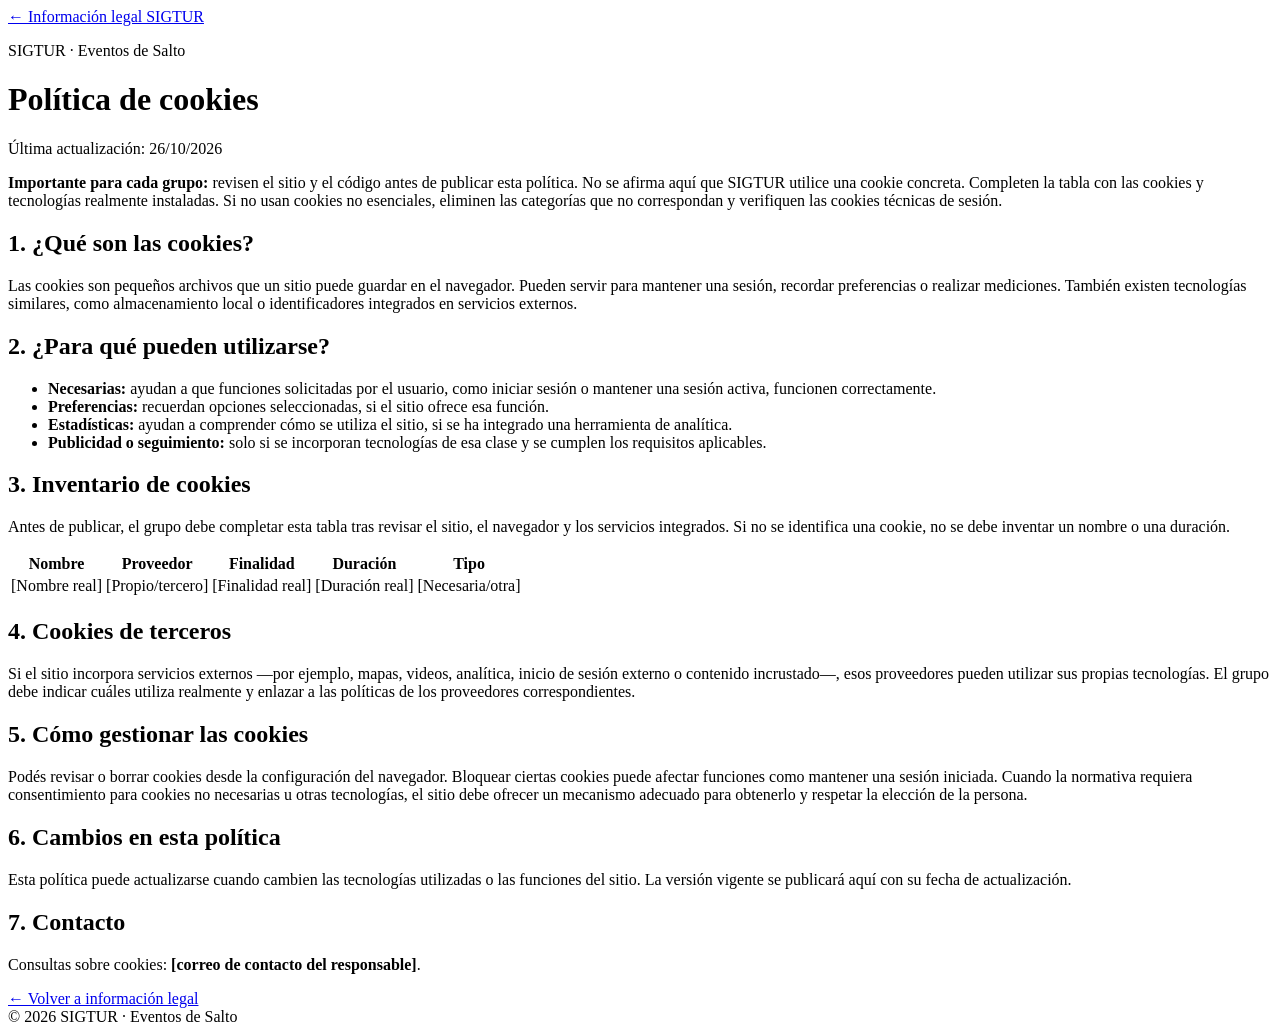
==== politica-cookies.html @ 42f887ee "Add files via upload" ====
<!DOCTYPE html>
<html lang="es">
<head>
  <meta charset="UTF-8">
  <meta name="viewport" content="width=device-width, initial-scale=1.0">
  <title>Política de cookies | SIGTUR</title>
  <link rel="stylesheet" href="css/legal.css">
</head>
<body>
  <header class="page-header"><div class="container">
    <a class="back" href="index.html">← Información legal SIGTUR</a>
    <p class="eyebrow">SIGTUR · Eventos de Salto</p>
    <h1>Política de cookies</h1>
    <p>Última actualización: 26/10/2026</p>
  </div></header>
  <main class="container document">
    <p class="notice"><strong>Importante para cada grupo:</strong> revisen el sitio y el código antes de publicar esta política. No se afirma aquí que SIGTUR utilice una cookie concreta. Completen la tabla con las cookies y tecnologías realmente instaladas. Si no usan cookies no esenciales, eliminen las categorías que no correspondan y verifiquen las cookies técnicas de sesión.</p>

    <h2>1. ¿Qué son las cookies?</h2>
    <p>Las cookies son pequeños archivos que un sitio puede guardar en el navegador. Pueden servir para mantener una sesión, recordar preferencias o realizar mediciones. También existen tecnologías similares, como almacenamiento local o identificadores integrados en servicios externos.</p>

    <h2>2. ¿Para qué pueden utilizarse?</h2>
    <ul>
      <li><strong>Necesarias:</strong> ayudan a que funciones solicitadas por el usuario, como iniciar sesión o mantener una sesión activa, funcionen correctamente.</li>
      <li><strong>Preferencias:</strong> recuerdan opciones seleccionadas, si el sitio ofrece esa función.</li>
      <li><strong>Estadísticas:</strong> ayudan a comprender cómo se utiliza el sitio, si se ha integrado una herramienta de analítica.</li>
      <li><strong>Publicidad o seguimiento:</strong> solo si se incorporan tecnologías de esa clase y se cumplen los requisitos aplicables.</li>
    </ul>

    <h2>3. Inventario de cookies</h2>
    <p>Antes de publicar, el grupo debe completar esta tabla tras revisar el sitio, el navegador y los servicios integrados. Si no se identifica una cookie, no se debe inventar un nombre o una duración.</p>
    <div class="table-wrap">
      <table>
        <thead><tr><th>Nombre</th><th>Proveedor</th><th>Finalidad</th><th>Duración</th><th>Tipo</th></tr></thead>
        <tbody>
          <tr><td>[Nombre real]</td><td>[Propio/tercero]</td><td>[Finalidad real]</td><td>[Duración real]</td><td>[Necesaria/otra]</td></tr>
        </tbody>
      </table>
    </div>

    <h2>4. Cookies de terceros</h2>
    <p>Si el sitio incorpora servicios externos —por ejemplo, mapas, videos, analítica, inicio de sesión externo o contenido incrustado—, esos proveedores pueden utilizar sus propias tecnologías. El grupo debe indicar cuáles utiliza realmente y enlazar a las políticas de los proveedores correspondientes.</p>

    <h2>5. Cómo gestionar las cookies</h2>
    <p>Podés revisar o borrar cookies desde la configuración del navegador. Bloquear ciertas cookies puede afectar funciones como mantener una sesión iniciada. Cuando la normativa requiera consentimiento para cookies no necesarias u otras tecnologías, el sitio debe ofrecer un mecanismo adecuado para obtenerlo y respetar la elección de la persona.</p>

    <h2>6. Cambios en esta política</h2>
    <p>Esta política puede actualizarse cuando cambien las tecnologías utilizadas o las funciones del sitio. La versión vigente se publicará aquí con su fecha de actualización.</p>

    <h2>7. Contacto</h2>
    <p>Consultas sobre cookies: <strong>[correo de contacto del responsable]</strong>.</p>
    <a class="back bottom-back" href="index.html">← Volver a información legal</a>
  </main>
  <footer class="footer"><div class="container">© 2026 SIGTUR · Eventos de Salto</div></footer>
</body>
</html>
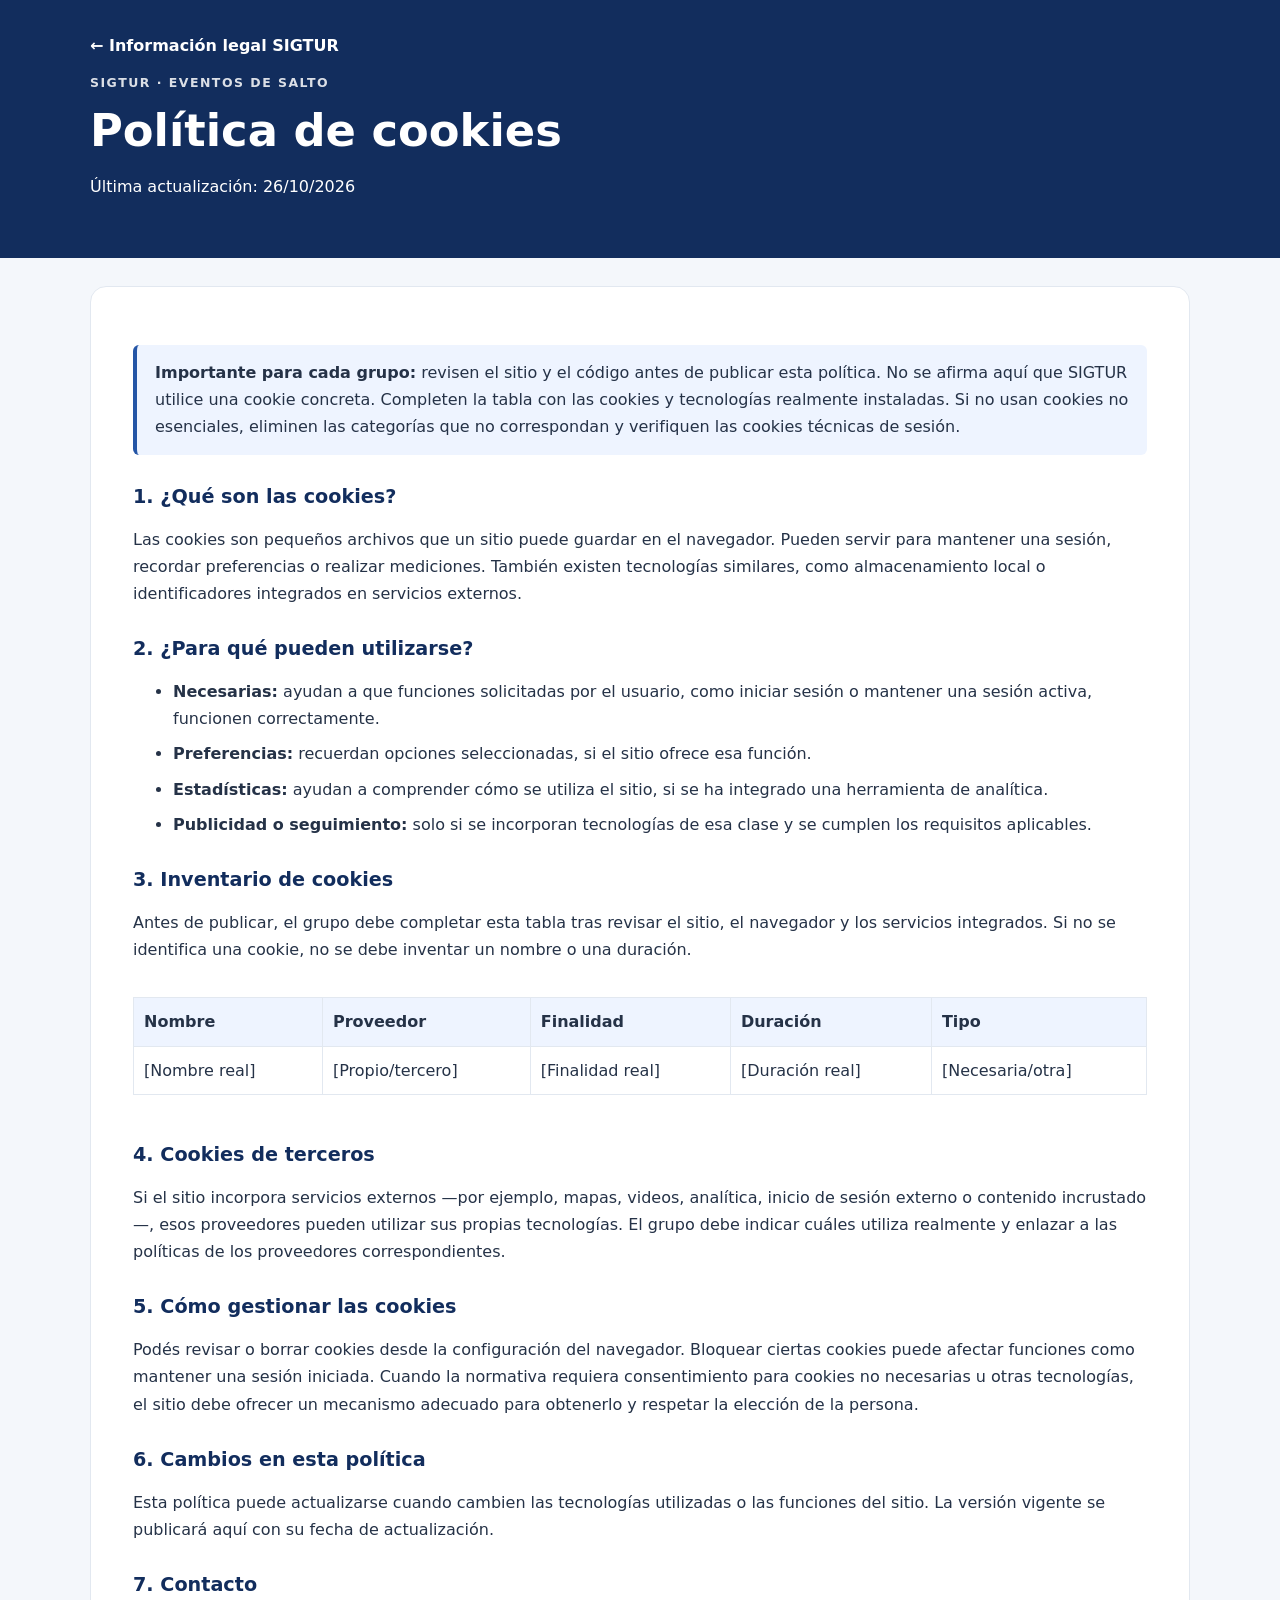
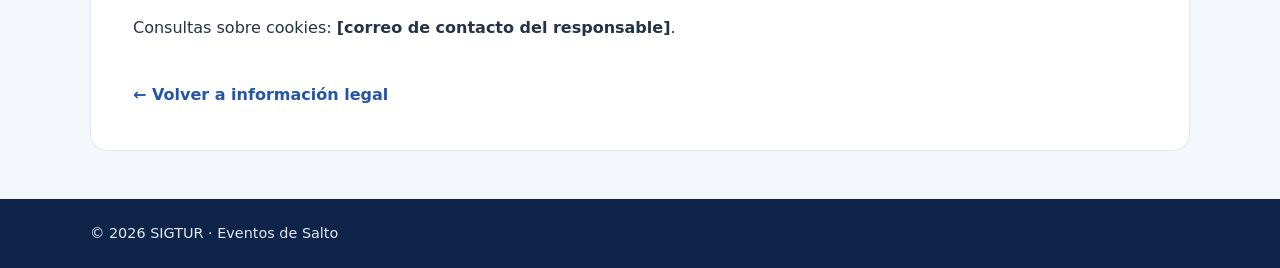
==== commit 834c92c7: "Update stylesheet link in politica-cookies.html" ====
--- a/politica-cookies.html
+++ b/politica-cookies.html
@@ -4,7 +4,7 @@
   <meta charset="UTF-8">
   <meta name="viewport" content="width=device-width, initial-scale=1.0">
   <title>Política de cookies | SIGTUR</title>
-  <link rel="stylesheet" href="css/legal.css">
+  <link rel="stylesheet" href="legal.css">
 </head>
 <body>
   <header class="page-header"><div class="container">
--- a/legal.css
+++ b/legal.css
@@ -0,0 +1,39 @@
+*{box-sizing:border-box}
+:root{--blue:#2455a6;--navy:#122d5d;--text:#253247;--muted:#64748b;--bg:#f4f7fb;--line:#e2e8f0}
+html{scroll-behavior:smooth}
+body{margin:0;background:var(--bg);color:var(--text);font-family:Inter,system-ui,-apple-system,"Segoe UI",Arial,sans-serif;line-height:1.7}
+.container{width:min(1100px,92%);margin:0 auto}
+.hero{background:linear-gradient(135deg,#122d5d,#2455a6);color:#fff;padding:64px 0 72px}
+.hero h1,.page-header h1{max-width:850px;margin:8px 0 14px;font-size:clamp(2rem,5vw,3.25rem);line-height:1.15}
+.hero p{max-width:760px}
+.eyebrow{text-transform:uppercase;letter-spacing:.12em;font-size:.78rem;font-weight:800;opacity:.85}
+.content{padding-top:36px;padding-bottom:56px}
+.intro{max-width:850px;margin-bottom:28px}
+h2{line-height:1.3}
+.cards{display:grid;grid-template-columns:repeat(3,minmax(0,1fr));gap:18px;margin:30px 0}
+.card{background:#fff;border:1px solid var(--line);border-radius:16px;padding:24px;box-shadow:0 8px 24px rgba(18,45,93,.05)}
+.card h2{font-size:1.25rem;color:var(--navy)}
+.card-number{font-size:.8rem;font-weight:800;color:var(--blue);letter-spacing:.1em}
+.link{font-weight:700;color:var(--blue);text-decoration:none}
+.link:hover,a:hover{text-decoration:underline}
+.notice{background:#eef4ff;border-left:4px solid var(--blue);padding:14px 18px;border-radius:6px}
+.legal-note,.document{background:#fff;border:1px solid var(--line);border-radius:16px;padding:clamp(22px,4vw,42px)}
+.legal-note a,.document a{color:var(--blue)}
+.page-header{background:var(--navy);color:#fff;padding:32px 0 42px}
+.page-header .back{color:#fff}
+.page-header h1{font-size:clamp(1.9rem,4vw,2.8rem)}
+.document{margin-top:28px;margin-bottom:48px}
+.document h2{margin-top:30px;color:var(--navy);font-size:1.2rem}
+.document li{margin-bottom:8px}
+.back{display:inline-block;font-weight:700;text-decoration:none;color:var(--blue)}
+.bottom-back{margin-top:24px}
+.table-wrap{overflow-x:auto}
+table{border-collapse:collapse;width:100%;margin:18px 0}
+th,td{border:1px solid var(--line);padding:10px;text-align:left;vertical-align:top}
+th{background:#eef4ff}
+.small{font-size:.88rem;color:var(--muted)}
+.footer{background:#0e2449;color:#e2e8f0;padding:22px 0;font-size:.9rem}
+.footer-inner{display:flex;justify-content:space-between;gap:16px;align-items:center;flex-wrap:wrap}
+.footer nav{display:flex;gap:18px;flex-wrap:wrap}
+.footer a{color:#fff;text-decoration:none}
+@media(max-width:760px){.cards{grid-template-columns:1fr}.hero{padding:44px 0}.footer-inner{align-items:flex-start;flex-direction:column}}
